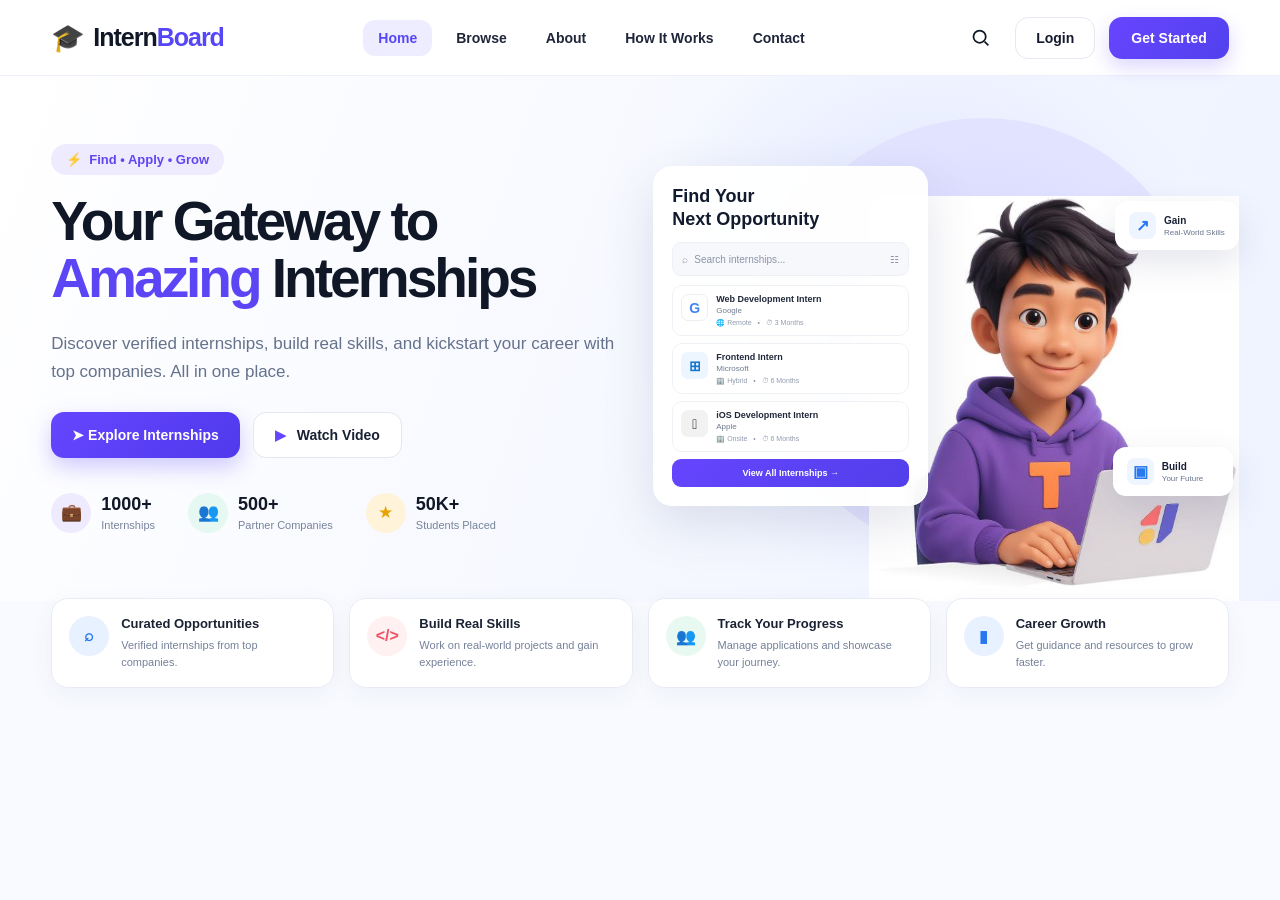
==== index.html @ 2e92d275 "Add GitHub Pages entry point" ====
<!DOCTYPE html>
<html lang="en">
<head>
    <meta charset="UTF-8">
    <meta name="viewport" content="width=device-width, initial-scale=1.0">

    <title>InternBoard</title>

    <meta http-equiv="refresh" content="0; url=pages/home.html">
</head>

<body>
    <p>Loading InternBoard...</p>
</body>
</html>
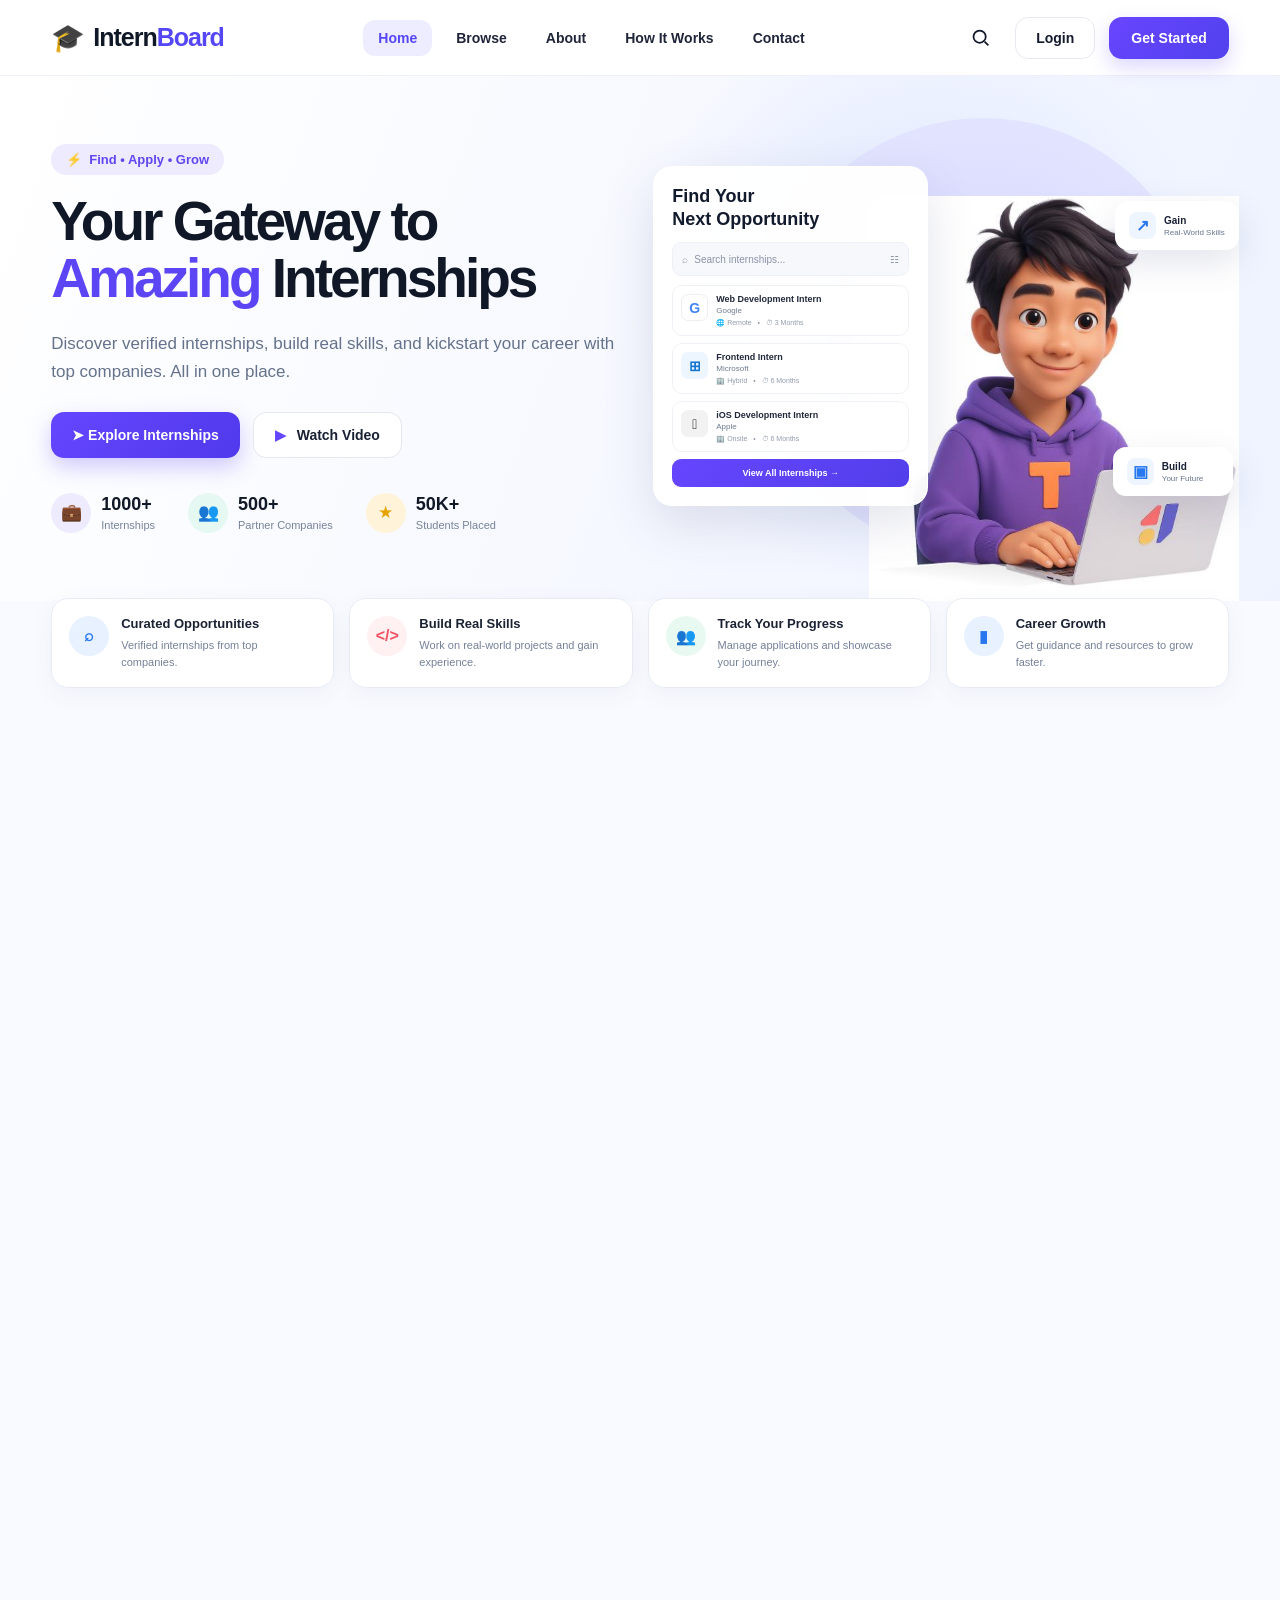
==== commit 0886293e: "Add root index for GitHub Pages" ====
--- a/index.html
+++ b/index.html
@@ -3,12 +3,9 @@
 <head>
     <meta charset="UTF-8">
     <meta name="viewport" content="width=device-width, initial-scale=1.0">
-
+    <meta http-equiv="refresh" content="0; url=pages/index.html">
     <title>InternBoard</title>
-
-    <meta http-equiv="refresh" content="0; url=pages/home.html">
 </head>
-
 <body>
     <p>Loading InternBoard...</p>
 </body>
